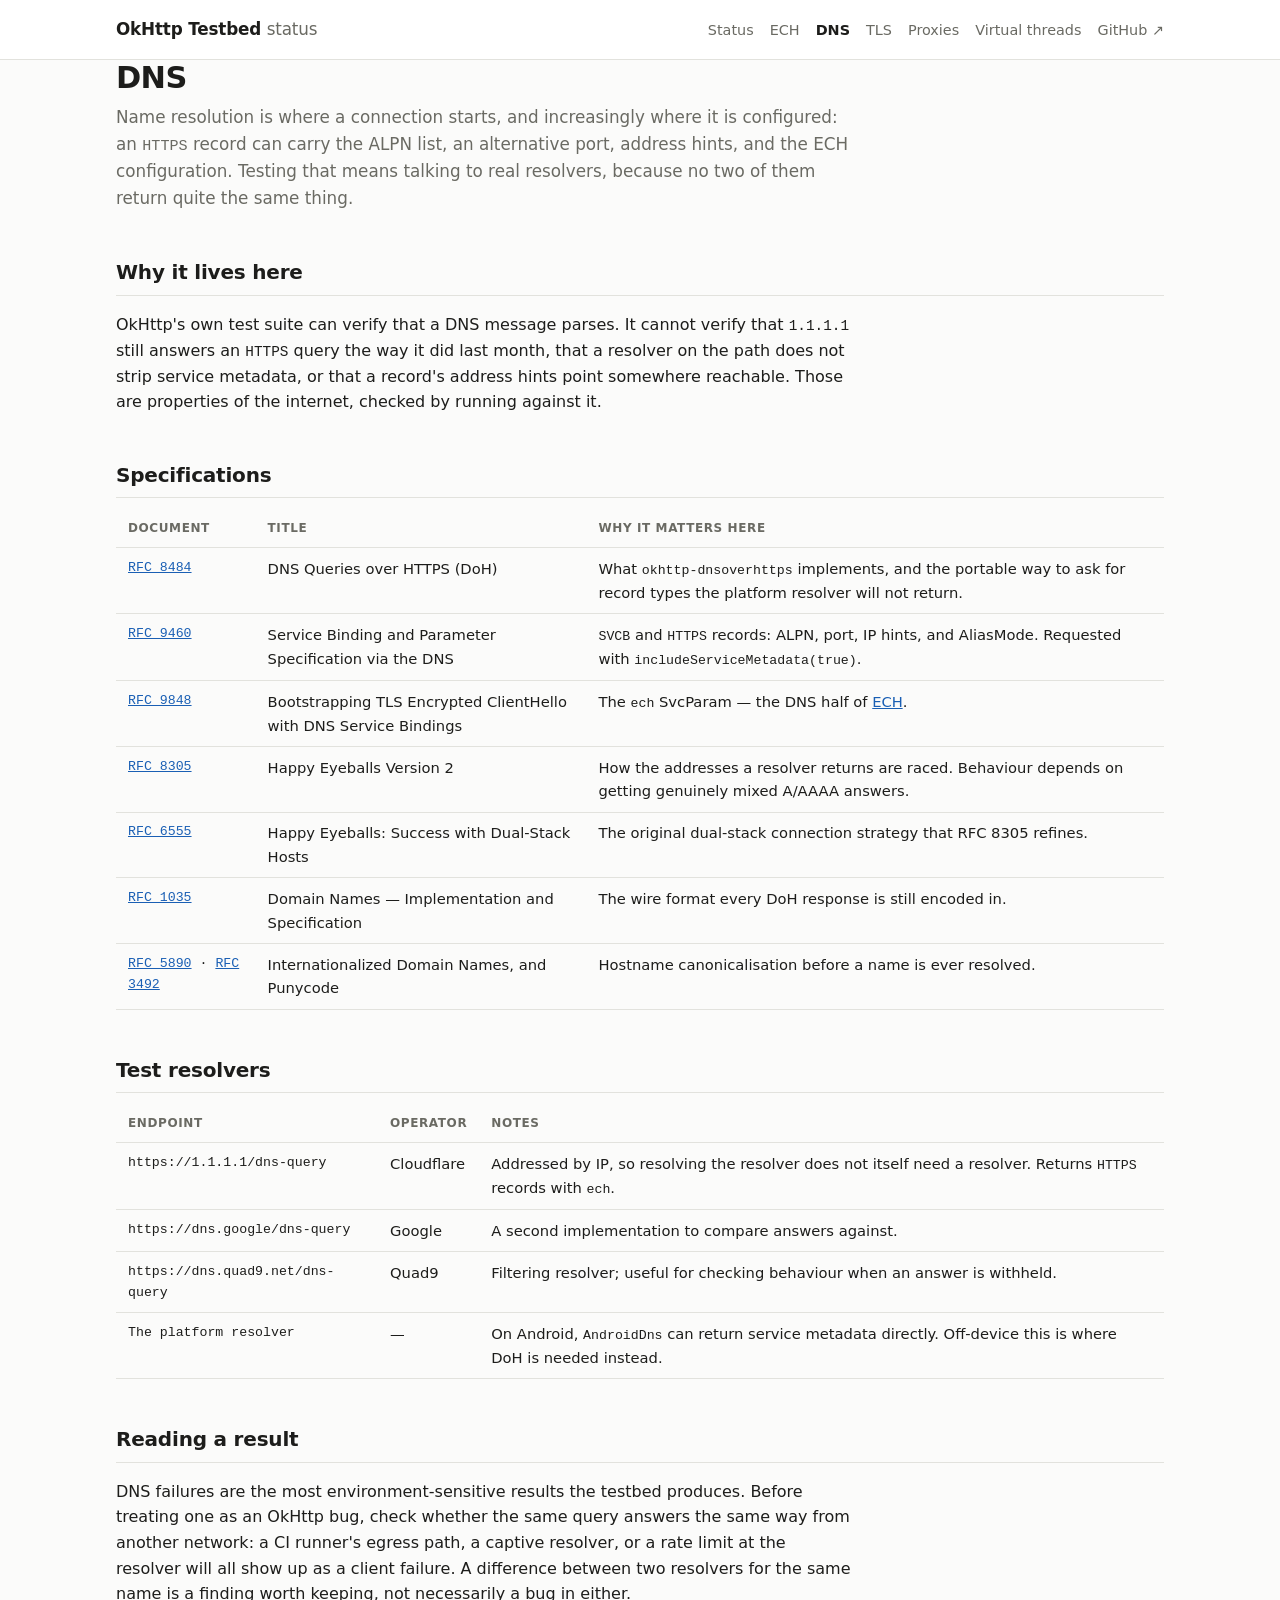
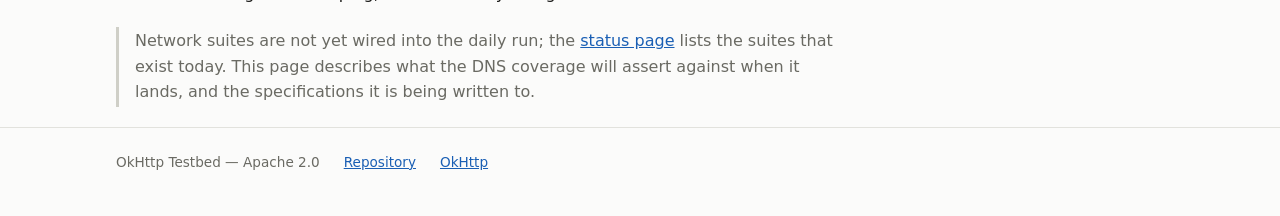
==== site/topics/dns.html @ 7a582689 "Publish a status site to GitHub Pages The daily run already produced everything a status page needs " ====
<!doctype html>
<html lang="en">
<head>
<meta charset="utf-8">
<meta name="viewport" content="width=device-width, initial-scale=1">
<title>DNS — OkHttp Testbed</title>
<meta name="description" content="DNS coverage in the OkHttp testbed: DNS over HTTPS, SVCB and HTTPS records, Happy Eyeballs, and the public resolvers involved.">
<link rel="icon" href="../assets/favicon.svg" type="image/svg+xml">
<link rel="stylesheet" href="../assets/style.css">
</head>
<body>

<header class="site-header">
  <div class="wrap">
    <a class="site-title" href="../">OkHttp Testbed <span>status</span></a>
    <nav class="site-nav">
      <a href="../">Status</a>
      <a href="ech.html">ECH</a>
      <a href="dns.html" aria-current="page">DNS</a>
      <a href="tls.html">TLS</a>
      <a href="proxies.html">Proxies</a>
      <a href="loom.html">Virtual threads</a>
      <a href="https://github.com/yschimke/okhttp-testbed">GitHub ↗</a>
    </nav>
  </div>
</header>

<main class="wrap">

  <h1>DNS</h1>
  <p class="lede">
    Name resolution is where a connection starts, and increasingly where it is configured:
    an <code>HTTPS</code> record can carry the ALPN list, an alternative port, address hints, and
    the ECH configuration. Testing that means talking to real resolvers, because no two of them
    return quite the same thing.
  </p>

  <h2>Why it lives here</h2>
  <p>
    OkHttp's own test suite can verify that a DNS message parses. It cannot verify that
    <code>1.1.1.1</code> still answers an <code>HTTPS</code> query the way it did last month, that a
    resolver on the path does not strip service metadata, or that a record's address hints point
    somewhere reachable. Those are properties of the internet, checked by running against it.
  </p>

  <h2>Specifications</h2>
  <div class="table-scroll">
    <table>
      <thead>
        <tr><th>Document</th><th>Title</th><th>Why it matters here</th></tr>
      </thead>
      <tbody>
        <tr>
          <td class="mono"><a href="https://www.rfc-editor.org/rfc/rfc8484.html">RFC 8484</a></td>
          <td>DNS Queries over HTTPS (DoH)</td>
          <td>What <code>okhttp-dnsoverhttps</code> implements, and the portable way to ask for record types the platform resolver will not return.</td>
        </tr>
        <tr>
          <td class="mono"><a href="https://www.rfc-editor.org/rfc/rfc9460.html">RFC 9460</a></td>
          <td>Service Binding and Parameter Specification via the DNS</td>
          <td><code>SVCB</code> and <code>HTTPS</code> records: ALPN, port, IP hints, and AliasMode. Requested with <code>includeServiceMetadata(true)</code>.</td>
        </tr>
        <tr>
          <td class="mono"><a href="https://www.rfc-editor.org/rfc/rfc9848.html">RFC 9848</a></td>
          <td>Bootstrapping TLS Encrypted ClientHello with DNS Service Bindings</td>
          <td>The <code>ech</code> SvcParam — the DNS half of <a href="ech.html">ECH</a>.</td>
        </tr>
        <tr>
          <td class="mono"><a href="https://www.rfc-editor.org/rfc/rfc8305.html">RFC 8305</a></td>
          <td>Happy Eyeballs Version 2</td>
          <td>How the addresses a resolver returns are raced. Behaviour depends on getting genuinely mixed A/AAAA answers.</td>
        </tr>
        <tr>
          <td class="mono"><a href="https://www.rfc-editor.org/rfc/rfc6555.html">RFC 6555</a></td>
          <td>Happy Eyeballs: Success with Dual-Stack Hosts</td>
          <td>The original dual-stack connection strategy that RFC 8305 refines.</td>
        </tr>
        <tr>
          <td class="mono"><a href="https://www.rfc-editor.org/rfc/rfc1035.html">RFC 1035</a></td>
          <td>Domain Names — Implementation and Specification</td>
          <td>The wire format every DoH response is still encoded in.</td>
        </tr>
        <tr>
          <td class="mono"><a href="https://www.rfc-editor.org/rfc/rfc5890.html">RFC 5890</a> ·
              <a href="https://www.rfc-editor.org/rfc/rfc3492.html">RFC 3492</a></td>
          <td>Internationalized Domain Names, and Punycode</td>
          <td>Hostname canonicalisation before a name is ever resolved.</td>
        </tr>
      </tbody>
    </table>
  </div>

  <h2>Test resolvers</h2>
  <div class="table-scroll">
    <table>
      <thead>
        <tr><th>Endpoint</th><th>Operator</th><th>Notes</th></tr>
      </thead>
      <tbody>
        <tr>
          <td class="mono">https://1.1.1.1/dns-query</td>
          <td>Cloudflare</td>
          <td>Addressed by IP, so resolving the resolver does not itself need a resolver. Returns <code>HTTPS</code> records with <code>ech</code>.</td>
        </tr>
        <tr>
          <td class="mono">https://dns.google/dns-query</td>
          <td>Google</td>
          <td>A second implementation to compare answers against.</td>
        </tr>
        <tr>
          <td class="mono">https://dns.quad9.net/dns-query</td>
          <td>Quad9</td>
          <td>Filtering resolver; useful for checking behaviour when an answer is withheld.</td>
        </tr>
        <tr>
          <td class="mono">The platform resolver</td>
          <td>—</td>
          <td>On Android, <code>AndroidDns</code> can return service metadata directly. Off-device this is where DoH is needed instead.</td>
        </tr>
      </tbody>
    </table>
  </div>

  <h2>Reading a result</h2>
  <p>
    DNS failures are the most environment-sensitive results the testbed produces. Before treating
    one as an OkHttp bug, check whether the same query answers the same way from another network:
    a CI runner's egress path, a captive resolver, or a rate limit at the resolver will all show up
    as a client failure. A difference between two resolvers for the same name is a finding worth
    keeping, not necessarily a bug in either.
  </p>

  <p class="note">
    Network suites are not yet wired into the daily run; the <a href="../">status page</a> lists
    the suites that exist today. This page describes what the DNS coverage will assert against when
    it lands, and the specifications it is being written to.
  </p>

</main>

<footer class="site-footer">
  <div class="wrap">
    <span>OkHttp Testbed — Apache 2.0</span>
    <a href="https://github.com/yschimke/okhttp-testbed">Repository</a>
    <a href="https://github.com/square/okhttp">OkHttp</a>
  </div>
</footer>

</body>
</html>
---- site/assets/style.css ----
/* OkHttp Testbed status site. Hand-written CSS, no build step: the site is deployed
   exactly as it sits in the repository, plus the generated files under data/. */

:root {
  color-scheme: light dark;

  --bg: #fbfbfa;
  --bg-raised: #ffffff;
  --bg-sunken: #f2f2ef;
  --border: #e2e2dd;
  --border-strong: #cfcfc7;
  --text: #1d1d1b;
  --text-muted: #6a6a63;
  --link: #1a5fb4;

  --pass: #2c7a4b;
  --pass-bg: #e6f4ea;
  --fail: #b3261e;
  --fail-bg: #fbe9e7;
  --finding: #9a6700;
  --finding-bg: #fdf3d7;
  --skip: #6a6a63;
  --skip-bg: #ececeA;

  --mono: ui-monospace, SFMono-Regular, "SF Mono", Menlo, Consolas, monospace;
  --radius: 10px;
  --measure: 68rem;
}

@media (prefers-color-scheme: dark) {
  :root {
    --bg: #17171a;
    --bg-raised: #1f1f23;
    --bg-sunken: #131316;
    --border: #2e2e34;
    --border-strong: #43434c;
    --text: #e8e8e6;
    --text-muted: #9c9ca4;
    --link: #7cb0f0;

    --pass: #74d99f;
    --pass-bg: #14301f;
    --fail: #f4a29c;
    --fail-bg: #3a1714;
    --finding: #e7c063;
    --finding-bg: #33280c;
    --skip: #9c9ca4;
    --skip-bg: #232329;
  }
}

* { box-sizing: border-box; }

body {
  margin: 0;
  background: var(--bg);
  color: var(--text);
  font: 16px/1.6 system-ui, -apple-system, "Segoe UI", Roboto, sans-serif;
  -webkit-text-size-adjust: 100%;
}

a { color: var(--link); }
a:hover { text-decoration-thickness: 2px; }

code, .mono { font-family: var(--mono); font-size: 0.9em; }

.wrap {
  max-width: var(--measure);
  margin: 0 auto;
  padding: 0 1.25rem;
}

/* ---- header and navigation ---- */

.site-header {
  border-bottom: 1px solid var(--border);
  background: var(--bg-raised);
}

.site-header .wrap {
  display: flex;
  flex-wrap: wrap;
  align-items: baseline;
  gap: 0.5rem 1.5rem;
  padding-top: 1rem;
  padding-bottom: 1rem;
}

.site-title {
  font-size: 1.05rem;
  font-weight: 650;
  letter-spacing: -0.01em;
  text-decoration: none;
  color: var(--text);
  white-space: nowrap;
}

.site-title span { color: var(--text-muted); font-weight: 400; }

.site-nav {
  display: flex;
  flex-wrap: wrap;
  gap: 0.25rem 1rem;
  margin-left: auto;
  font-size: 0.9rem;
}

.site-nav a { color: var(--text-muted); text-decoration: none; }
.site-nav a:hover { color: var(--text); text-decoration: underline; }
.site-nav a[aria-current="page"] { color: var(--text); font-weight: 600; }

/* ---- page structure ---- */

main { padding: 2.5rem 0 4rem; }

h1 {
  font-size: 1.9rem;
  line-height: 1.2;
  letter-spacing: -0.02em;
  margin: 0 0 0.5rem;
}

h2 {
  font-size: 1.25rem;
  letter-spacing: -0.01em;
  margin: 2.75rem 0 0.75rem;
  padding-bottom: 0.4rem;
  border-bottom: 1px solid var(--border);
}

h3 { font-size: 1rem; margin: 1.75rem 0 0.5rem; }

.lede {
  font-size: 1.05rem;
  color: var(--text-muted);
  max-width: 46rem;
  margin: 0 0 2rem;
}

p, ul, ol { max-width: 46rem; }

/* ---- status pills ---- */

.pill {
  display: inline-flex;
  align-items: center;
  gap: 0.4rem;
  padding: 0.1rem 0.55rem;
  border-radius: 999px;
  font-size: 0.78rem;
  font-weight: 600;
  letter-spacing: 0.01em;
  white-space: nowrap;
}

.pill::before {
  content: "";
  width: 0.5rem;
  height: 0.5rem;
  border-radius: 50%;
  background: currentColor;
}

.pill.passed  { color: var(--pass);    background: var(--pass-bg); }
.pill.failed  { color: var(--fail);    background: var(--fail-bg); }
.pill.finding { color: var(--finding); background: var(--finding-bg); }
.pill.skipped,
.pill.unknown { color: var(--skip);    background: var(--skip-bg); }

/* ---- run summary ---- */

.run-summary {
  display: flex;
  flex-wrap: wrap;
  align-items: center;
  gap: 0.5rem 1.25rem;
  padding: 0.85rem 1.1rem;
  margin-bottom: 2rem;
  border: 1px solid var(--border);
  border-radius: var(--radius);
  background: var(--bg-raised);
  font-size: 0.9rem;
  color: var(--text-muted);
}

.run-summary strong { color: var(--text); font-weight: 600; }

/* ---- version cards ---- */

.cards {
  display: grid;
  grid-template-columns: repeat(auto-fit, minmax(20rem, 1fr));
  gap: 1rem;
}

.card {
  border: 1px solid var(--border);
  border-radius: var(--radius);
  background: var(--bg-raised);
  padding: 1.1rem 1.25rem 1.25rem;
}

.card-head {
  display: flex;
  align-items: center;
  justify-content: space-between;
  gap: 1rem;
  margin-bottom: 0.15rem;
}

.card-head h3 { margin: 0; font-size: 1.05rem; font-family: var(--mono); }

.card-label { font-size: 0.82rem; color: var(--text-muted); }

.counts {
  display: flex;
  gap: 1.25rem;
  margin: 0.9rem 0 0;
  padding: 0;
  list-style: none;
}

.counts div { font-size: 1.5rem; font-weight: 620; line-height: 1.1; }
.counts dt, .counts .count-label {
  font-size: 0.72rem;
  text-transform: uppercase;
  letter-spacing: 0.06em;
  color: var(--text-muted);
}

.counts .n-passed { color: var(--pass); }
.counts .n-failed { color: var(--fail); }
.counts .n-skipped { color: var(--text-muted); }

/* ---- tables ---- */

.table-scroll { overflow-x: auto; }

table {
  width: 100%;
  border-collapse: collapse;
  font-size: 0.92rem;
}

th, td {
  text-align: left;
  padding: 0.55rem 0.75rem;
  border-bottom: 1px solid var(--border);
  vertical-align: top;
}

th {
  font-size: 0.75rem;
  text-transform: uppercase;
  letter-spacing: 0.05em;
  color: var(--text-muted);
  font-weight: 600;
  white-space: nowrap;
}

tbody tr:hover { background: var(--bg-sunken); }

td.suite { font-family: var(--mono); white-space: nowrap; }

/* ---- failing test detail ---- */

details.finding-detail {
  border: 1px solid var(--border);
  border-left: 3px solid var(--fail);
  border-radius: var(--radius);
  background: var(--bg-raised);
  padding: 0.6rem 0.9rem;
  margin: 0.6rem 0;
}

details.finding-detail[data-kind="finding"] { border-left-color: var(--finding); }

details.finding-detail summary {
  cursor: pointer;
  font-family: var(--mono);
  font-size: 0.88rem;
}

details.finding-detail pre {
  margin: 0.6rem 0 0.2rem;
  padding: 0.7rem 0.85rem;
  overflow-x: auto;
  background: var(--bg-sunken);
  border-radius: 6px;
  font-size: 0.8rem;
  line-height: 1.5;
}

/* ---- history strip ---- */

.history-row {
  display: flex;
  align-items: center;
  gap: 0.75rem;
  margin: 0.6rem 0;
  flex-wrap: wrap;
}

.history-row .history-label {
  font-family: var(--mono);
  font-size: 0.82rem;
  min-width: 9rem;
  color: var(--text-muted);
}

.history-strip { display: flex; gap: 2px; flex-wrap: wrap; }

.history-strip a {
  width: 12px;
  height: 26px;
  border-radius: 2px;
  background: var(--skip-bg);
  display: block;
}

.history-strip a.passed  { background: var(--pass); }
.history-strip a.failed  { background: var(--fail); }
.history-strip a.finding { background: var(--finding); }

/* ---- topic pages ---- */

.topic-grid {
  display: grid;
  grid-template-columns: repeat(auto-fit, minmax(17rem, 1fr));
  gap: 1rem;
  margin-top: 1rem;
}

.topic-card {
  display: block;
  border: 1px solid var(--border);
  border-radius: var(--radius);
  background: var(--bg-raised);
  padding: 1rem 1.15rem;
  text-decoration: none;
  color: inherit;
}

.topic-card:hover { border-color: var(--border-strong); background: var(--bg-sunken); }
.topic-card h3 { margin: 0 0 0.3rem; }
.topic-card p { margin: 0; font-size: 0.88rem; color: var(--text-muted); }

.note {
  border-left: 3px solid var(--border-strong);
  padding: 0.1rem 0 0.1rem 1rem;
  margin: 1.25rem 0;
  color: var(--text-muted);
  max-width: 46rem;
}

.site-footer {
  border-top: 1px solid var(--border);
  padding: 1.5rem 0 3rem;
  font-size: 0.85rem;
  color: var(--text-muted);
}

.site-footer .wrap { display: flex; flex-wrap: wrap; gap: 0.5rem 1.5rem; }
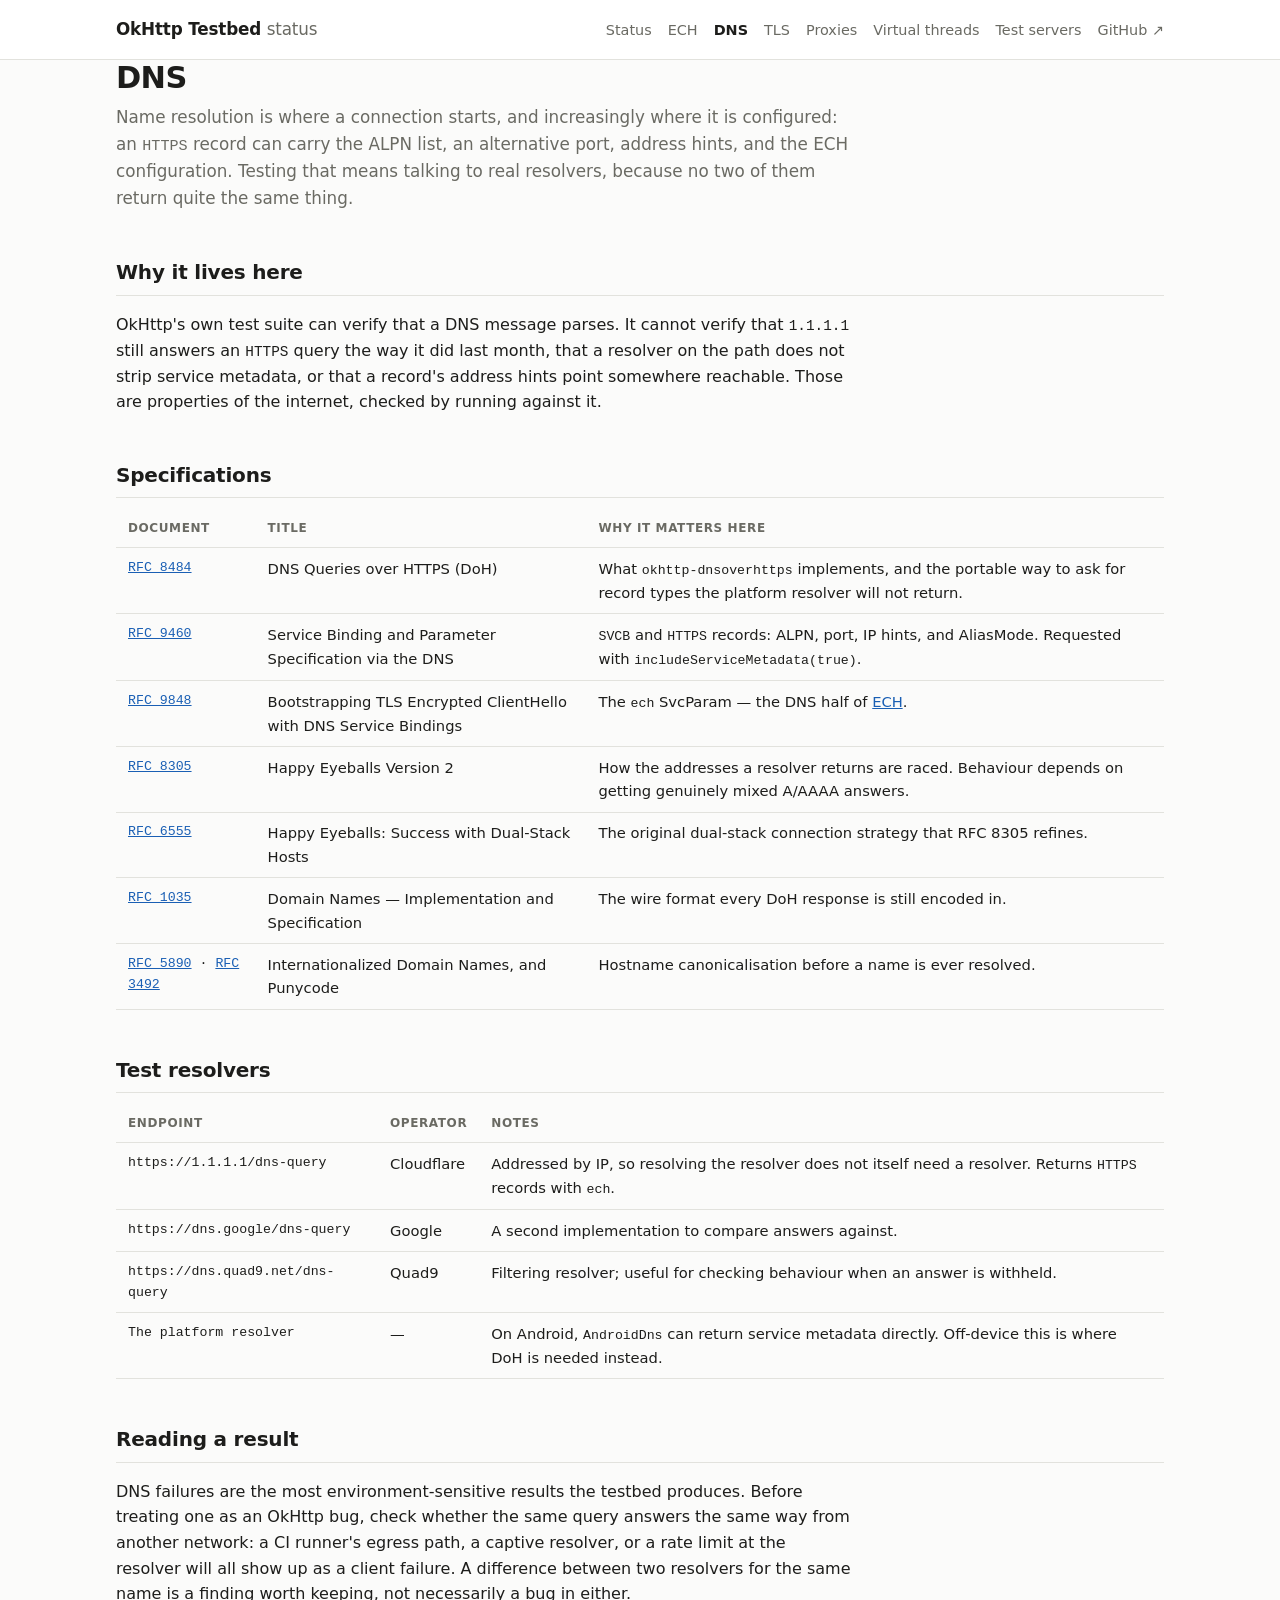
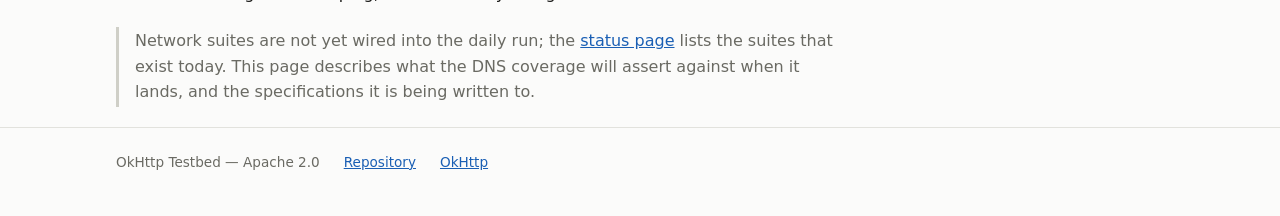
==== commit fb2d899c: "Survey the public HTTP, TLS and DNS test servers, and plan the network suites The README has said si" ====
--- a/site/topics/dns.html
+++ b/site/topics/dns.html
@@ -20,6 +20,7 @@
       <a href="tls.html">TLS</a>
       <a href="proxies.html">Proxies</a>
       <a href="loom.html">Virtual threads</a>
+      <a href="test-servers.html">Test servers</a>
       <a href="https://github.com/yschimke/okhttp-testbed">GitHub ↗</a>
     </nav>
   </div>
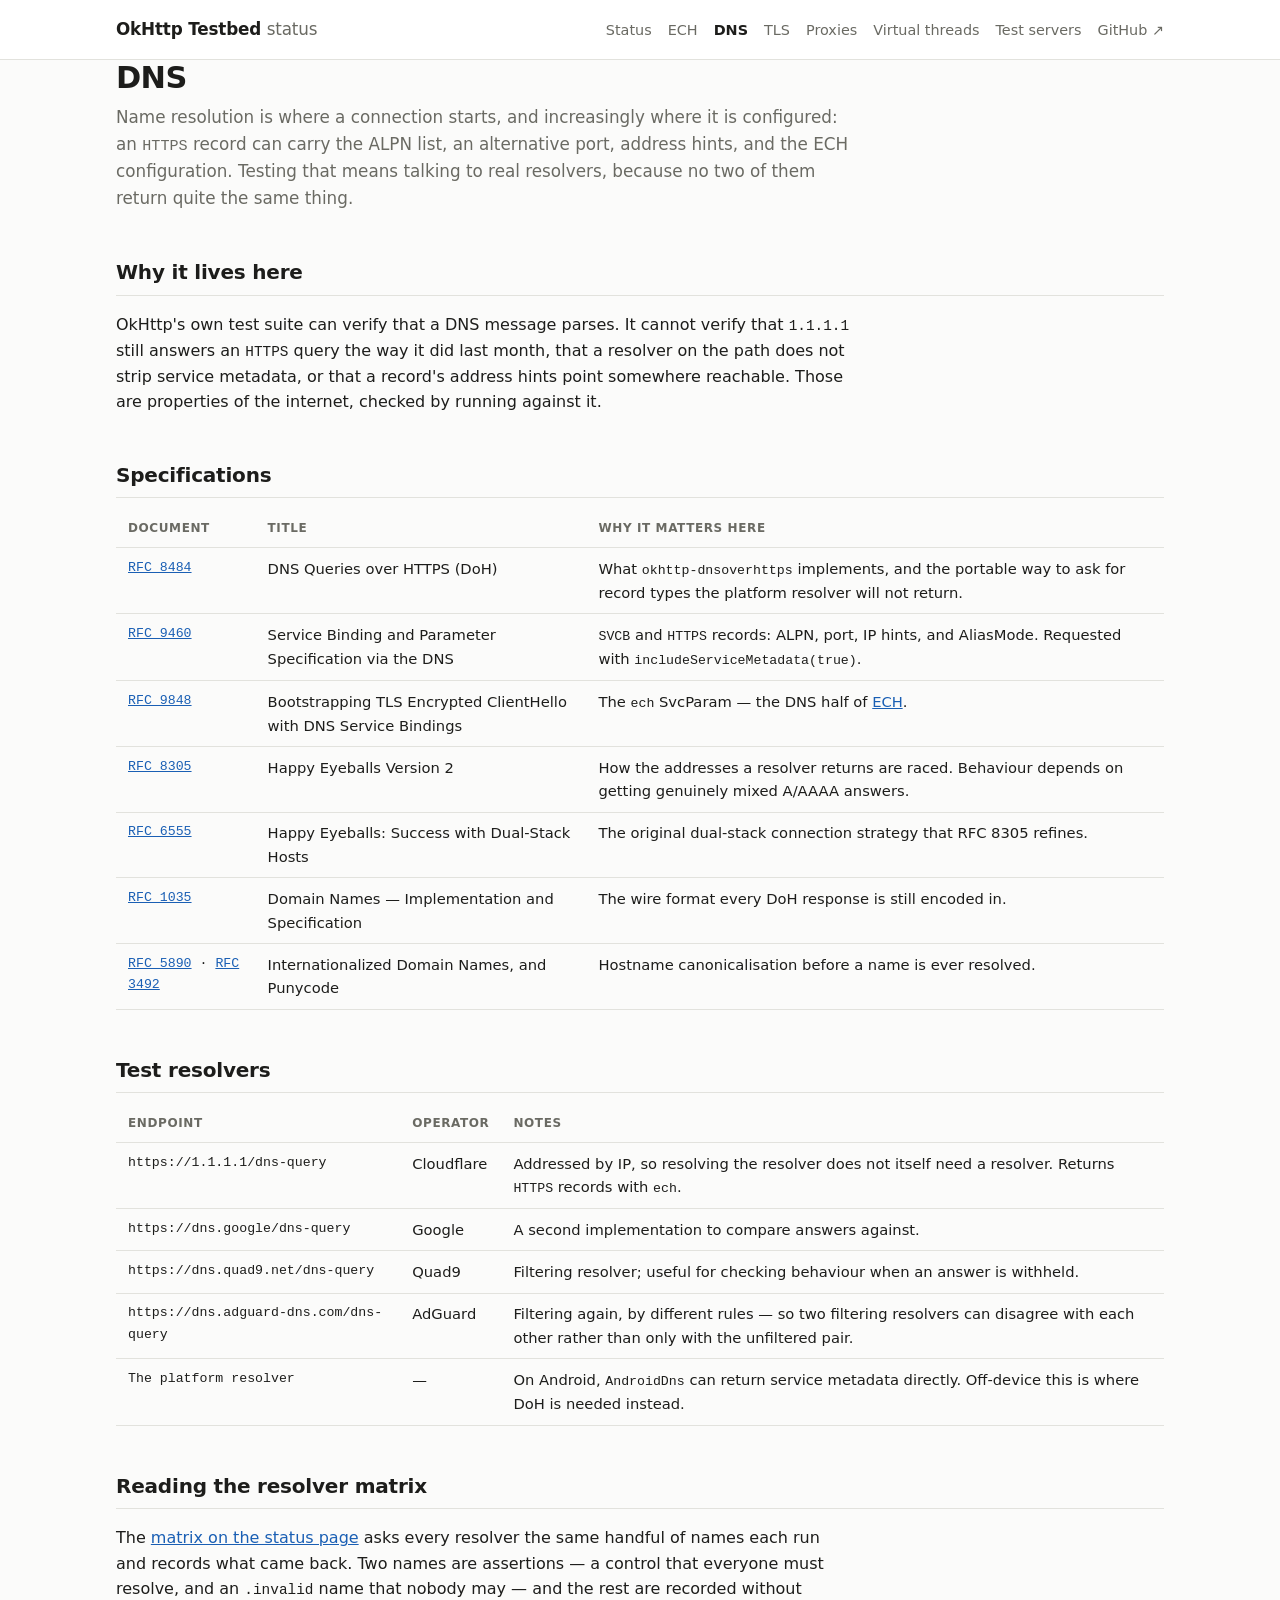
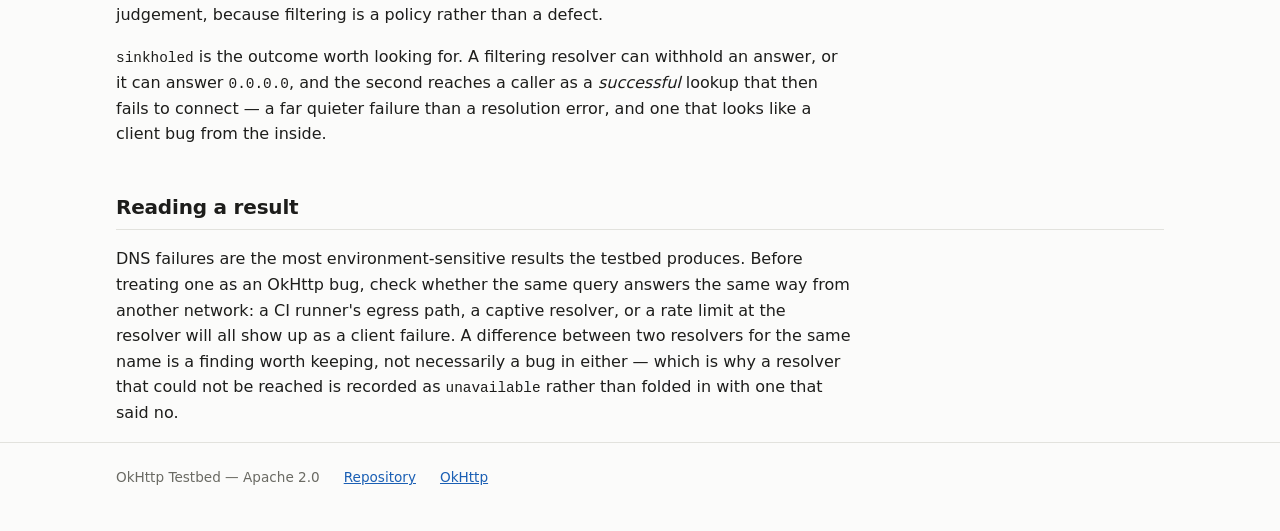
==== commit e3833b5d: "Ask four DoH resolvers the same questions, and publish where they differ `okhttp-dnsoverhttps` is te" ====
--- a/site/topics/dns.html
+++ b/site/topics/dns.html
@@ -114,6 +114,11 @@
           <td>Filtering resolver; useful for checking behaviour when an answer is withheld.</td>
         </tr>
         <tr>
+          <td class="mono">https://dns.adguard-dns.com/dns-query</td>
+          <td>AdGuard</td>
+          <td>Filtering again, by different rules — so two filtering resolvers can disagree with each other rather than only with the unfiltered pair.</td>
+        </tr>
+        <tr>
           <td class="mono">The platform resolver</td>
           <td>—</td>
           <td>On Android, <code>AndroidDns</code> can return service metadata directly. Off-device this is where DoH is needed instead.</td>
@@ -122,19 +127,28 @@
     </table>
   </div>
 
+  <h2>Reading the resolver matrix</h2>
+  <p>
+    The <a href="../#doh-matrix">matrix on the status page</a> asks every resolver the same handful
+    of names each run and records what came back. Two names are assertions — a control that
+    everyone must resolve, and an <code>.invalid</code> name that nobody may — and the rest are
+    recorded without judgement, because filtering is a policy rather than a defect.
+  </p>
+  <p>
+    <code>sinkholed</code> is the outcome worth looking for. A filtering resolver can withhold an
+    answer, or it can answer <code>0.0.0.0</code>, and the second reaches a caller as a
+    <em>successful</em> lookup that then fails to connect — a far quieter failure than a resolution
+    error, and one that looks like a client bug from the inside.
+  </p>
+
   <h2>Reading a result</h2>
   <p>
     DNS failures are the most environment-sensitive results the testbed produces. Before treating
     one as an OkHttp bug, check whether the same query answers the same way from another network:
     a CI runner's egress path, a captive resolver, or a rate limit at the resolver will all show up
     as a client failure. A difference between two resolvers for the same name is a finding worth
-    keeping, not necessarily a bug in either.
-  </p>
-
-  <p class="note">
-    Network suites are not yet wired into the daily run; the <a href="../">status page</a> lists
-    the suites that exist today. This page describes what the DNS coverage will assert against when
-    it lands, and the specifications it is being written to.
+    keeping, not necessarily a bug in either — which is why a resolver that could not be reached is
+    recorded as <code>unavailable</code> rather than folded in with one that said no.
   </p>
 
 </main>
--- a/site/assets/style.css
+++ b/site/assets/style.css
@@ -164,6 +164,8 @@
 .pill.passed  { color: var(--pass);    background: var(--pass-bg); }
 .pill.failed  { color: var(--fail);    background: var(--fail-bg); }
 .pill.finding { color: var(--finding); background: var(--finding-bg); }
+/* A failure the repository predicted: amber like a finding, because it is one. */
+.pill.expected { color: var(--finding); background: var(--finding-bg); }
 .pill.skipped,
 .pill.unknown { color: var(--skip);    background: var(--skip-bg); }
 
@@ -230,6 +232,7 @@
 
 .counts .n-passed { color: var(--pass); }
 .counts .n-failed { color: var(--fail); }
+.counts .n-expected { color: var(--finding); }
 .counts .n-skipped { color: var(--text-muted); }
 
 /* ---- tables ---- */
@@ -274,6 +277,7 @@
 }
 
 details.finding-detail[data-kind="finding"] { border-left-color: var(--finding); }
+details.finding-detail[data-kind="skipped"] { border-left-color: var(--skip); }
 
 details.finding-detail summary {
   cursor: pointer;
@@ -284,12 +288,68 @@
 details.finding-detail pre {
   margin: 0.6rem 0 0.2rem;
   padding: 0.7rem 0.85rem;
-  overflow-x: auto;
+  /* Open by default, so a long trace has to be bounded: three findings each running to
+     twenty frames would push everything below them off the page. */
+  max-height: 18rem;
+  overflow: auto;
   background: var(--bg-sunken);
   border-radius: 6px;
   font-size: 0.8rem;
   line-height: 1.5;
 }
+
+/* ---- open work ---- */
+
+.issue-groups {
+  display: grid;
+  grid-template-columns: repeat(auto-fit, minmax(17rem, 1fr));
+  gap: 0.5rem 2rem;
+}
+
+.issue-group h3 {
+  margin: 1rem 0 0.35rem;
+  font-size: 0.8rem;
+  text-transform: uppercase;
+  letter-spacing: 0.05em;
+  color: var(--text-muted);
+  border-bottom: 1px solid var(--border);
+  padding-bottom: 0.3rem;
+}
+
+.issue-list {
+  list-style: none;
+  margin: 0;
+  padding: 0;
+  max-width: none;
+}
+
+.issue-list li {
+  padding: 0.28rem 0;
+  font-size: 0.92rem;
+}
+
+/* ---- supporting prose ----
+ *
+ * Collapsed by default and sitting under the results, because this page is something you come
+ * back to for the current state, not to read. The explanation should be reachable in one click
+ * from the thing it explains, and invisible until then.
+ */
+
+details.about {
+  border-bottom: 1px solid var(--border);
+  padding: 0.7rem 0;
+  max-width: 46rem;
+}
+
+details.about > summary {
+  cursor: pointer;
+  font-weight: 600;
+  font-size: 0.95rem;
+}
+
+details.about p { margin: 0.75rem 0 0; color: var(--text-muted); }
+
+details.about .pill { vertical-align: baseline; }
 
 /* ---- history strip ---- */
 
@@ -361,3 +421,9 @@
 }
 
 .site-footer .wrap { display: flex; flex-wrap: wrap; gap: 0.5rem 1.5rem; }
+
+/* The reason an expected failure is expected — the thing worth reading, above the trace. */
+.expected-reason {
+  margin: 0 0 .5rem;
+  color: var(--text-muted);
+}
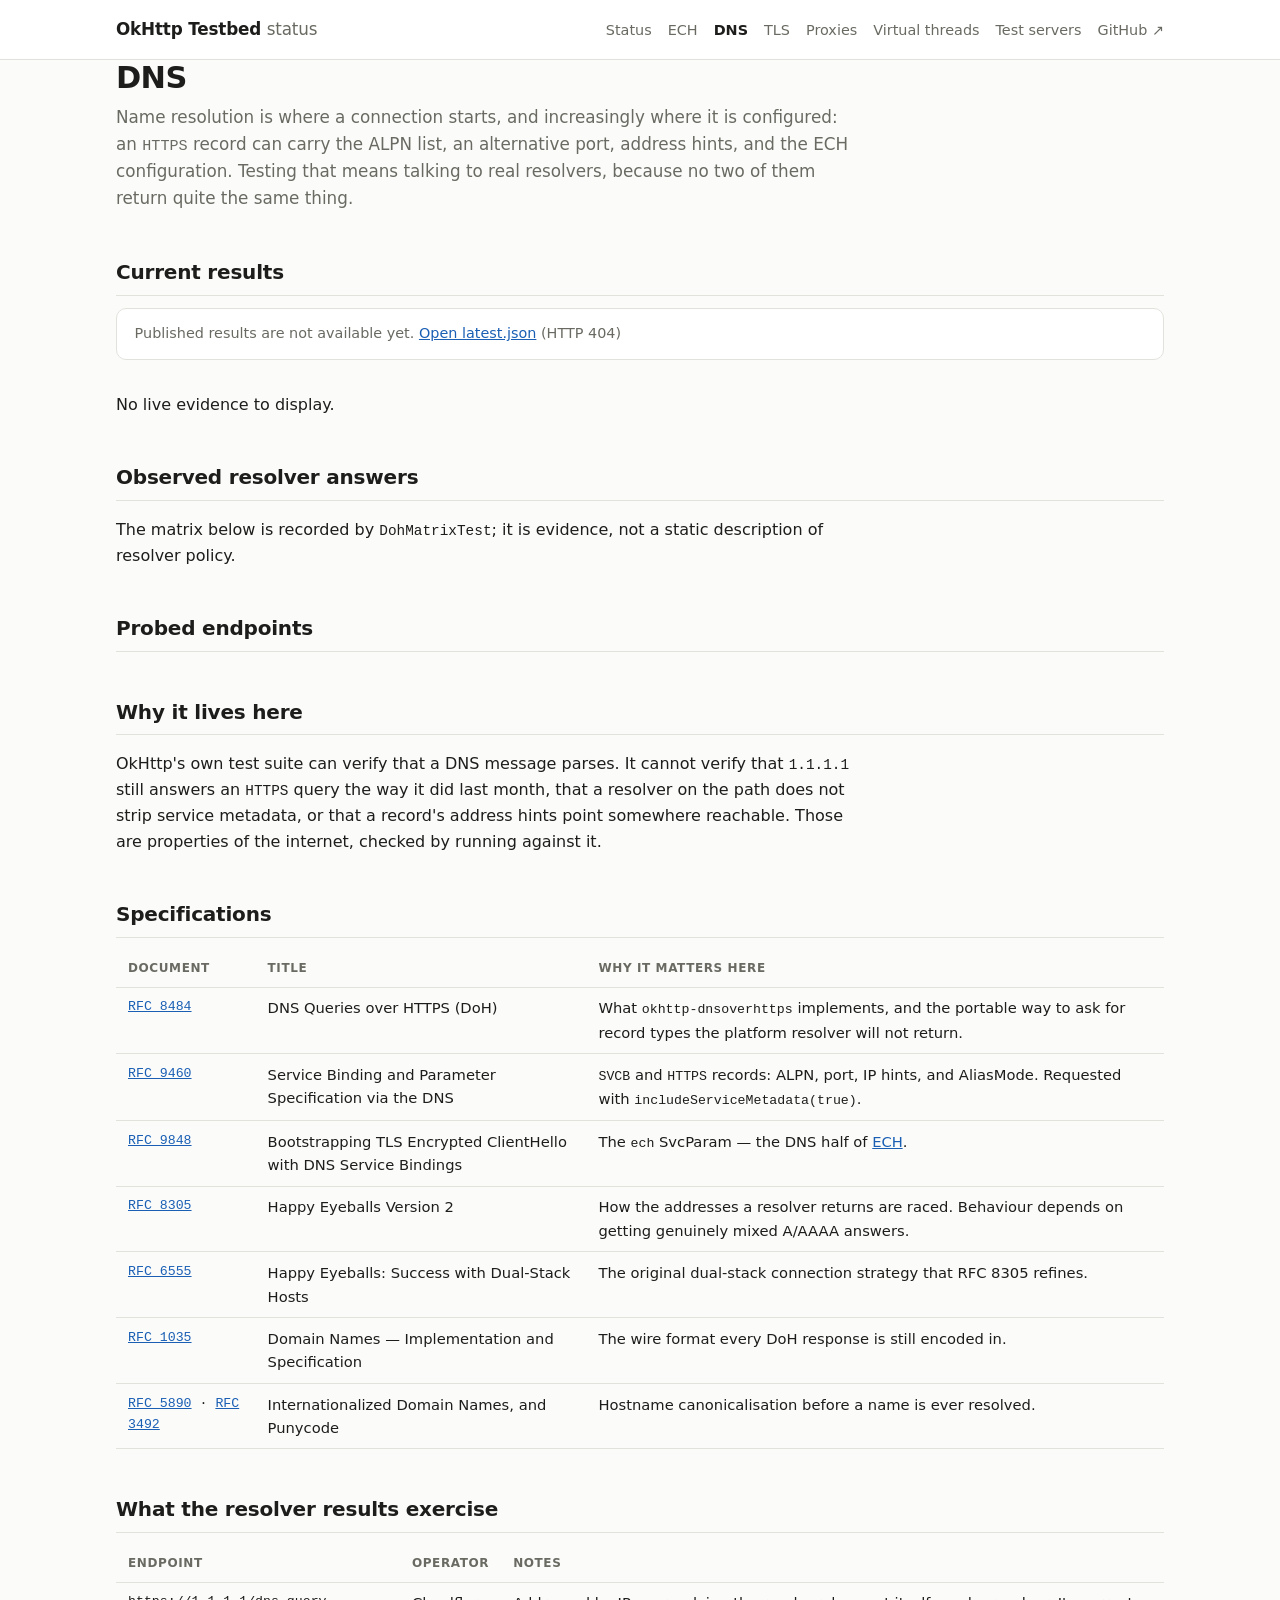
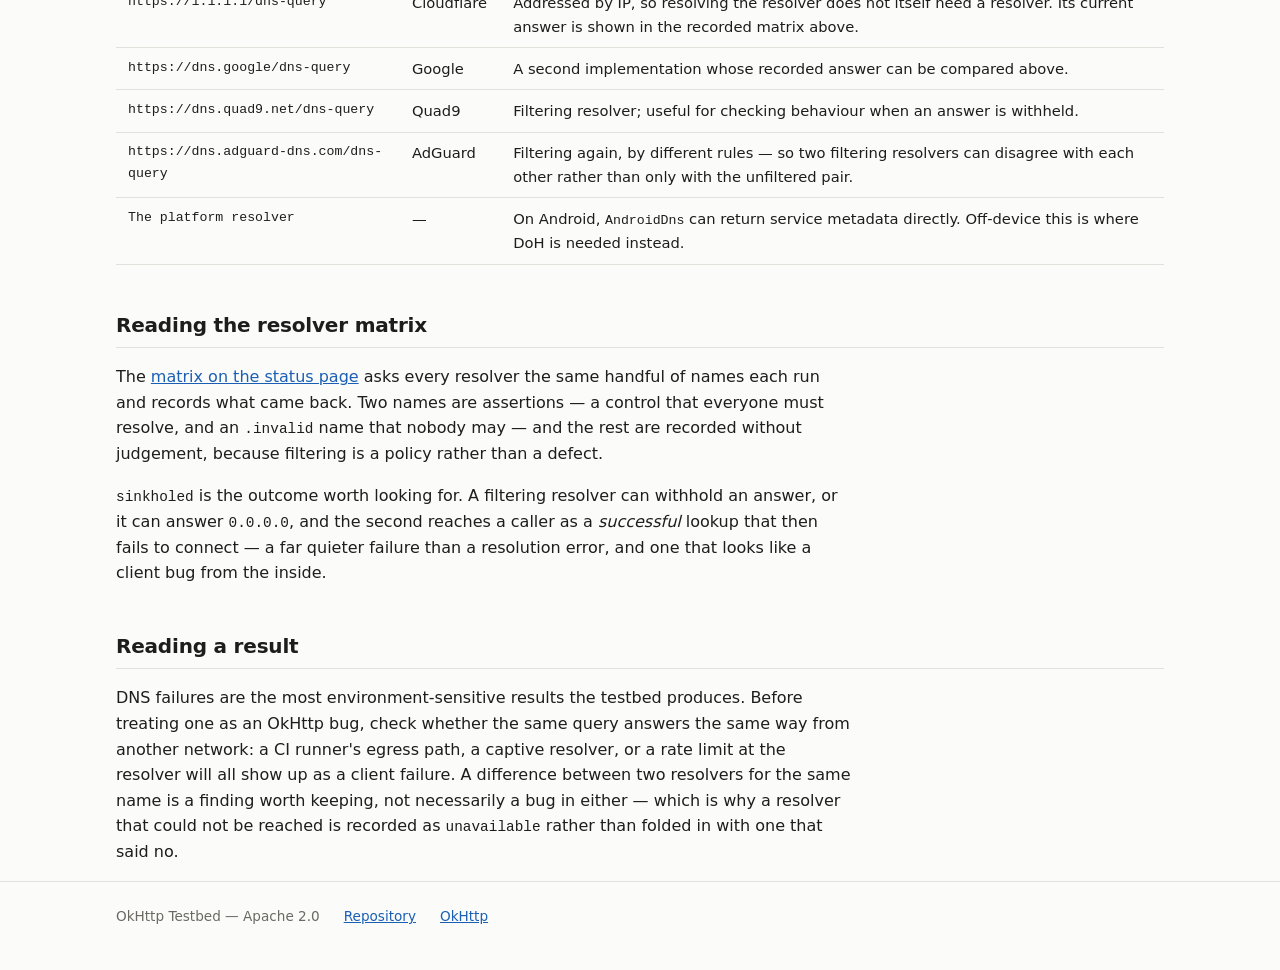
==== commit 59206441: "Back topic pages with live results" ====
--- a/site/topics/dns.html
+++ b/site/topics/dns.html
@@ -8,7 +8,7 @@
 <link rel="icon" href="../assets/favicon.svg" type="image/svg+xml">
 <link rel="stylesheet" href="../assets/style.css">
 </head>
-<body>
+<body data-topic="dns">
 
 <header class="site-header">
   <div class="wrap">
@@ -35,6 +35,19 @@
     the ECH configuration. Testing that means talking to real resolvers, because no two of them
     return quite the same thing.
   </p>
+
+  <section class="topic-evidence" aria-labelledby="current-results">
+    <h2 id="current-results">Current results</h2>
+    <div class="run-summary" id="topic-run-summary">Loading the latest DNS evidence…</div>
+    <div id="topic-results"></div>
+  </section>
+
+  <h2 id="observed-resolvers">Observed resolver answers</h2>
+  <p>The matrix below is recorded by <code>DohMatrixTest</code>; it is evidence, not a static description of resolver policy.</p>
+  <div id="topic-observations"></div>
+
+  <h2 id="probed-endpoints">Probed endpoints</h2>
+  <div id="topic-endpoints"></div>
 
   <h2>Why it lives here</h2>
   <p>
@@ -91,7 +104,7 @@
     </table>
   </div>
 
-  <h2>Test resolvers</h2>
+  <h2>What the resolver results exercise</h2>
   <div class="table-scroll">
     <table>
       <thead>
@@ -101,12 +114,12 @@
         <tr>
           <td class="mono">https://1.1.1.1/dns-query</td>
           <td>Cloudflare</td>
-          <td>Addressed by IP, so resolving the resolver does not itself need a resolver. Returns <code>HTTPS</code> records with <code>ech</code>.</td>
+          <td>Addressed by IP, so resolving the resolver does not itself need a resolver. Its current answer is shown in the recorded matrix above.</td>
         </tr>
         <tr>
           <td class="mono">https://dns.google/dns-query</td>
           <td>Google</td>
-          <td>A second implementation to compare answers against.</td>
+          <td>A second implementation whose recorded answer can be compared above.</td>
         </tr>
         <tr>
           <td class="mono">https://dns.quad9.net/dns-query</td>
@@ -161,5 +174,6 @@
   </div>
 </footer>
 
+<script src="../assets/topic-results.js"></script>
 </body>
 </html>
--- a/site/assets/style.css
+++ b/site/assets/style.css
@@ -405,6 +405,46 @@
 .topic-card h3 { margin: 0 0 0.3rem; }
 .topic-card p { margin: 0; font-size: 0.88rem; color: var(--text-muted); }
 
+.topic-evidence { margin: 1.5rem 0 0; }
+
+.topic-result {
+  border: 1px solid var(--border);
+  border-radius: var(--radius);
+  background: var(--bg-raised);
+  margin: 0.6rem 0;
+  padding: 0.7rem 0.9rem;
+}
+
+.topic-result summary {
+  cursor: pointer;
+  display: flex;
+  flex-wrap: wrap;
+  align-items: center;
+  gap: 0.45rem 0.75rem;
+}
+
+.topic-result .suite-name { font-family: var(--mono); font-size: 0.88rem; font-weight: 600; }
+
+.result-meta {
+  display: flex;
+  flex-wrap: wrap;
+  gap: 0.4rem 1rem;
+  margin: 0.7rem 0;
+  color: var(--text-muted);
+  font-size: 0.82rem;
+}
+
+.case-list { list-style: none; margin: 0; padding: 0; max-width: none; }
+.case-list li { display: flex; align-items: baseline; flex-wrap: wrap; gap: 0.35rem 0.65rem; padding: 0.35rem 0; border-top: 1px solid var(--border); }
+.case-detail { flex-basis: 100%; color: var(--text-muted); font-size: 0.82rem; padding-left: 0.25rem; }
+
+.endpoint-row { display: flex; flex-wrap: wrap; align-items: center; gap: 0.4rem 0.75rem; padding: 0.45rem 0; border-bottom: 1px solid var(--border); }
+
+.observation-card { display: inline-block; vertical-align: top; min-width: 17rem; border: 1px solid var(--border); border-radius: var(--radius); background: var(--bg-raised); padding: 0.8rem 1rem; margin: 0 0.6rem 0.6rem 0; }
+.observation-card p { margin: 0.45rem 0 0; }
+
+.evidence-link { font-size: 0.78rem; font-weight: 600; text-transform: uppercase; letter-spacing: 0.04em; }
+
 .note {
   border-left: 3px solid var(--border-strong);
   padding: 0.1rem 0 0.1rem 1rem;
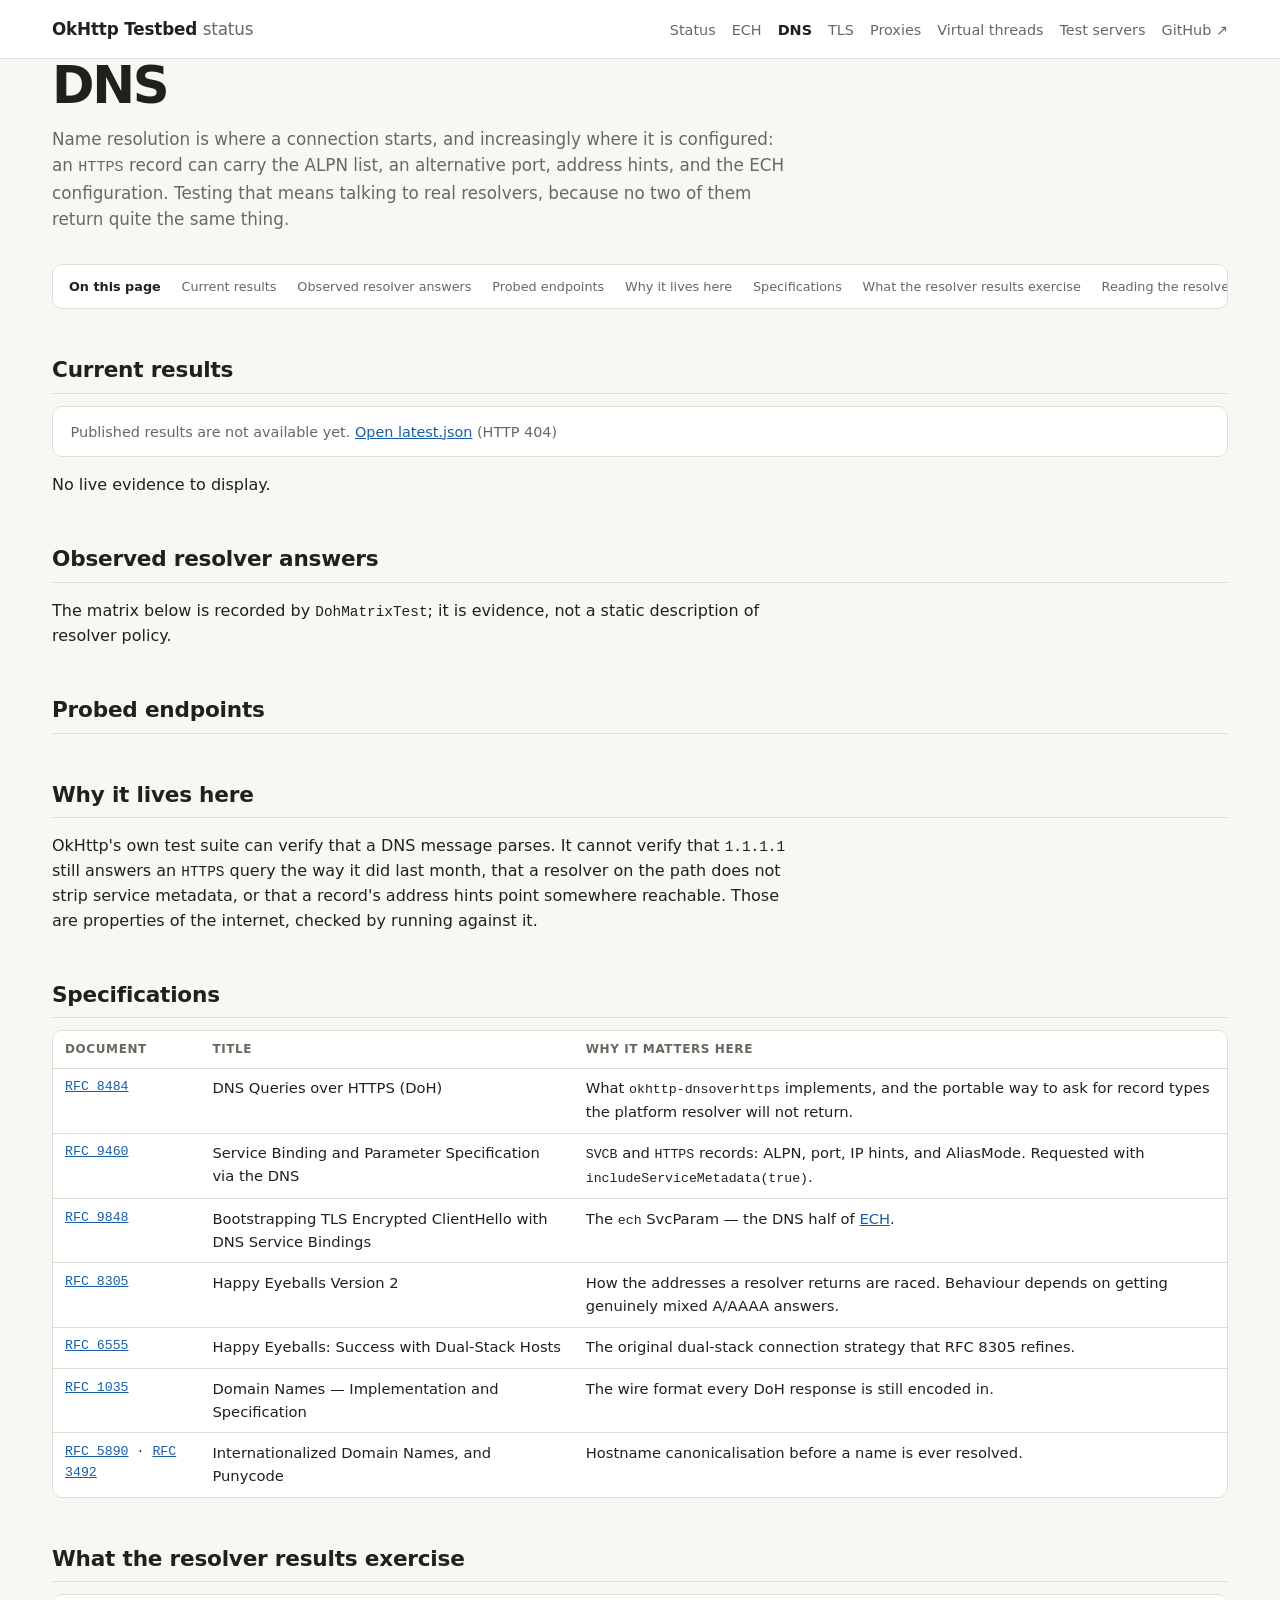
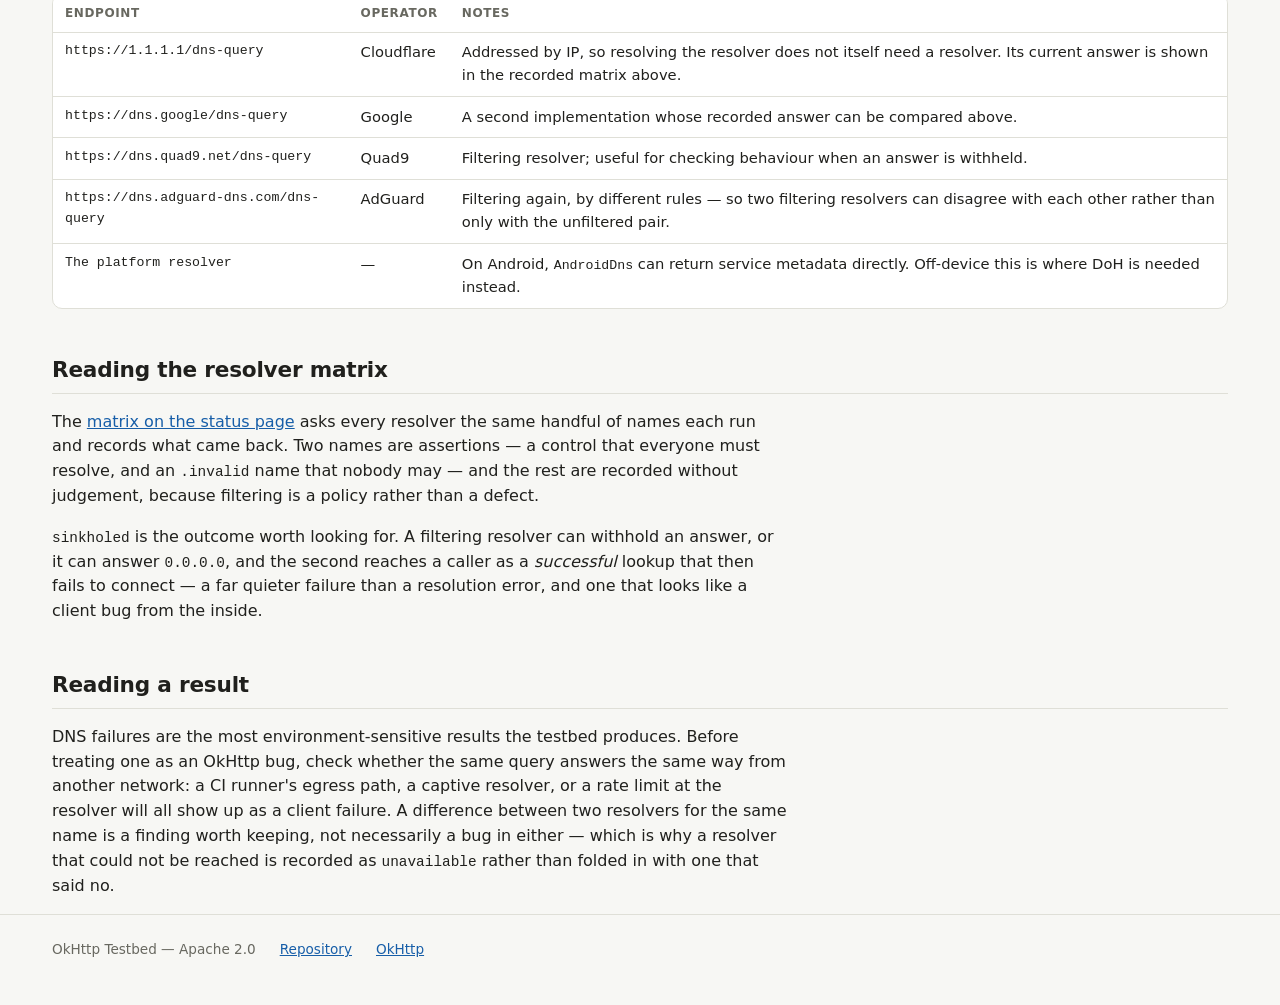
==== commit c79c231f: "feat(site): make testbed results easier to read" ====
--- a/site/topics/dns.html
+++ b/site/topics/dns.html
@@ -174,6 +174,7 @@
   </div>
 </footer>
 
+<script src="../assets/navigation.js"></script>
 <script src="../assets/topic-results.js"></script>
 </body>
 </html>
--- a/site/assets/style.css
+++ b/site/assets/style.css
@@ -4,14 +4,14 @@
 :root {
   color-scheme: light dark;
 
-  --bg: #fbfbfa;
+  --bg: #f7f7f4;
   --bg-raised: #ffffff;
-  --bg-sunken: #f2f2ef;
-  --border: #e2e2dd;
-  --border-strong: #cfcfc7;
-  --text: #1d1d1b;
-  --text-muted: #6a6a63;
-  --link: #1a5fb4;
+  --bg-sunken: #efefe9;
+  --border: #dfdfd7;
+  --border-strong: #c7c7bc;
+  --text: #20201d;
+  --text-muted: #686860;
+  --link: #175ea8;
 
   --pass: #2c7a4b;
   --pass-bg: #e6f4ea;
@@ -24,7 +24,7 @@
 
   --mono: ui-monospace, SFMono-Regular, "SF Mono", Menlo, Consolas, monospace;
   --radius: 10px;
-  --measure: 68rem;
+  --measure: 76rem;
 }
 
 @media (prefers-color-scheme: dark) {
@@ -55,7 +55,7 @@
   margin: 0;
   background: var(--bg);
   color: var(--text);
-  font: 16px/1.6 system-ui, -apple-system, "Segoe UI", Roboto, sans-serif;
+  font: 16px/1.55 system-ui, -apple-system, "Segoe UI", Roboto, sans-serif;
   -webkit-text-size-adjust: 100%;
 }
 
@@ -75,6 +75,9 @@
 .site-header {
   border-bottom: 1px solid var(--border);
   background: var(--bg-raised);
+  position: sticky;
+  top: 0;
+  z-index: 10;
 }
 
 .site-header .wrap {
@@ -111,17 +114,18 @@
 
 /* ---- page structure ---- */
 
-main { padding: 2.5rem 0 4rem; }
+main { padding: 3.25rem 0 4rem; }
 
 h1 {
-  font-size: 1.9rem;
-  line-height: 1.2;
-  letter-spacing: -0.02em;
-  margin: 0 0 0.5rem;
+  font-size: clamp(2rem, 4vw, 3.35rem);
+  line-height: 1.05;
+  letter-spacing: -0.045em;
+  margin: 0 0 0.85rem;
+  max-width: 50rem;
 }
 
 h2 {
-  font-size: 1.25rem;
+  font-size: 1.35rem;
   letter-spacing: -0.01em;
   margin: 2.75rem 0 0.75rem;
   padding-bottom: 0.4rem;
@@ -130,12 +134,56 @@
 
 h3 { font-size: 1rem; margin: 1.75rem 0 0.5rem; }
 
+h2[id], h3[id] { scroll-margin-top: 5rem; }
+
+.eyebrow,
+.story-kicker {
+  display: block;
+  margin: 0 0 0.45rem;
+  color: var(--text-muted);
+  font-size: 0.74rem;
+  font-weight: 700;
+  letter-spacing: 0.1em;
+  text-transform: uppercase;
+}
+
 .lede {
   font-size: 1.05rem;
   color: var(--text-muted);
   max-width: 46rem;
   margin: 0 0 2rem;
 }
+
+.status-lede { font-size: 1.12rem; margin-bottom: 1.5rem; }
+
+.section-intro { margin: -0.25rem 0 1rem; color: var(--text-muted); font-size: 0.92rem; }
+
+/* Generated from the h2s, which keeps long reference pages navigable without a second TOC. */
+.section-nav {
+  display: flex;
+  align-items: center;
+  gap: 0;
+  overflow-x: auto;
+  margin: 0.25rem 0 1.75rem;
+  padding: 0.35rem;
+  border: 1px solid var(--border);
+  border-radius: var(--radius);
+  background: var(--bg-raised);
+  scrollbar-width: thin;
+}
+
+.section-nav a,
+.section-nav-label {
+  flex: 0 0 auto;
+  padding: 0.38rem 0.65rem;
+  color: var(--text-muted);
+  font-size: 0.8rem;
+  text-decoration: none;
+  white-space: nowrap;
+}
+
+.section-nav-label { color: var(--text); font-weight: 700; }
+.section-nav a:hover { color: var(--text); background: var(--bg-sunken); border-radius: 6px; }
 
 p, ul, ol { max-width: 46rem; }
 
@@ -177,13 +225,59 @@
   align-items: center;
   gap: 0.5rem 1.25rem;
   padding: 0.85rem 1.1rem;
-  margin-bottom: 2rem;
+  margin-bottom: 1rem;
   border: 1px solid var(--border);
   border-radius: var(--radius);
   background: var(--bg-raised);
   font-size: 0.9rem;
   color: var(--text-muted);
 }
+
+/* ---- status story ---- */
+
+.status-story {
+  display: grid;
+  grid-template-columns: minmax(18rem, 0.9fr) minmax(28rem, 1.5fr);
+  gap: 1rem;
+  margin: 1rem 0;
+}
+
+.story-lead {
+  padding: 1.35rem 1.45rem;
+  border-radius: var(--radius);
+  color: #f8f8f4;
+  background: #242723;
+}
+
+.story-lead .story-kicker { color: #b8c0b6; }
+.story-lead h2 { margin: 0; padding: 0; border: 0; font-size: 1.55rem; line-height: 1.2; }
+.story-lead p { margin: 0.75rem 0 0; color: #cbd0c8; font-size: 0.9rem; }
+
+.signal-grid {
+  display: grid;
+  grid-template-columns: repeat(3, minmax(0, 1fr));
+  gap: 1px;
+  overflow: hidden;
+  border: 1px solid var(--border);
+  border-radius: var(--radius);
+  background: var(--border);
+}
+
+.signal-card {
+  display: flex;
+  flex-direction: column;
+  min-width: 0;
+  padding: 1.1rem;
+  color: inherit;
+  background: var(--bg-raised);
+  text-decoration: none;
+}
+
+.signal-card:hover { background: var(--bg-sunken); }
+.signal-card strong { margin: 0.15rem 0 0.35rem; font-size: 1.4rem; line-height: 1.15; letter-spacing: -0.025em; }
+.signal-label { color: var(--text-muted); font-size: 0.72rem; font-weight: 700; letter-spacing: 0.06em; text-transform: uppercase; }
+.signal-detail { color: var(--text-muted); font-size: 0.78rem; line-height: 1.4; overflow-wrap: anywhere; }
+.signal-warning strong { color: var(--finding); }
 
 .run-summary strong { color: var(--text); font-weight: 600; }
 
@@ -201,6 +295,22 @@
   background: var(--bg-raised);
   padding: 1.1rem 1.25rem 1.25rem;
 }
+
+.result-bar {
+  display: flex;
+  width: 100%;
+  height: 5px;
+  margin-top: 1rem;
+  overflow: hidden;
+  border-radius: 999px;
+  background: var(--skip-bg);
+}
+
+.result-bar span { min-width: 2px; }
+.bar-passed { background: var(--pass); }
+.bar-failed { background: var(--fail); }
+.bar-expected { background: var(--finding); }
+.bar-skipped { background: var(--border-strong); }
 
 .card-head {
   display: flex;
@@ -237,7 +347,12 @@
 
 /* ---- tables ---- */
 
-.table-scroll { overflow-x: auto; }
+.table-scroll {
+  overflow-x: auto;
+  border: 1px solid var(--border);
+  border-radius: var(--radius);
+  background: var(--bg-raised);
+}
 
 table {
   width: 100%;
@@ -259,11 +374,73 @@
   color: var(--text-muted);
   font-weight: 600;
   white-space: nowrap;
-}
-
+  background: var(--bg-raised);
+}
+
+tbody tr:last-child td { border-bottom: 0; }
 tbody tr:hover { background: var(--bg-sunken); }
 
+#suite-controls {
+  display: flex;
+  align-items: center;
+  flex-wrap: wrap;
+  gap: 0.65rem 1rem;
+  margin-bottom: 0.65rem;
+}
+
+.suite-filters {
+  display: inline-flex;
+  padding: 3px;
+  border: 1px solid var(--border);
+  border-radius: 8px;
+  background: var(--bg-sunken);
+}
+
+.suite-filters button {
+  border: 0;
+  border-radius: 5px;
+  padding: 0.38rem 0.7rem;
+  color: var(--text-muted);
+  background: transparent;
+  font: inherit;
+  font-size: 0.8rem;
+  cursor: pointer;
+}
+
+.suite-filters button[aria-pressed="true"] {
+  color: var(--text);
+  background: var(--bg-raised);
+  box-shadow: 0 1px 2px rgb(0 0 0 / 0.08);
+}
+
+.suite-search {
+  min-width: 13rem;
+  padding: 0.48rem 0.7rem;
+  border: 1px solid var(--border);
+  border-radius: 8px;
+  color: var(--text);
+  background: var(--bg-raised);
+  font: inherit;
+  font-size: 0.82rem;
+}
+
+.filter-count { margin-left: auto; color: var(--text-muted); font-size: 0.8rem; }
+
 td.suite { font-family: var(--mono); white-space: nowrap; }
+
+details.ech-record {
+  margin-top: 0.35rem;
+  color: var(--text-muted);
+  font-size: 0.75rem;
+}
+
+details.ech-record summary { cursor: pointer; white-space: nowrap; }
+
+details.ech-record div {
+  margin-top: 0.25rem;
+  max-width: 30rem;
+  overflow-wrap: anywhere;
+}
 
 /* ---- failing test detail ---- */
 
@@ -298,6 +475,45 @@
   line-height: 1.5;
 }
 
+.finding-links, .incident-meta {
+  display: flex;
+  flex-wrap: wrap;
+  gap: 0.35rem 1rem;
+}
+
+.similarity-note {
+  color: var(--text-muted);
+  font-size: 0.78rem;
+  margin: 0.55rem 0 0;
+}
+
+details.incident-group {
+  border: 1px solid var(--border);
+  border-left: 4px solid var(--fail);
+  border-radius: var(--radius);
+  background: var(--bg-sunken);
+  padding: 0.75rem 0.9rem;
+  margin: 0.75rem 0;
+}
+
+details.incident-group[data-kind="finding"],
+details.incident-group[data-kind="expected"] { border-left-color: var(--finding); }
+details.incident-group[data-kind="skipped"] { border-left-color: var(--skip); }
+
+details.incident-group > summary {
+  cursor: pointer;
+  display: flex;
+  align-items: baseline;
+  flex-wrap: wrap;
+  gap: 0.4rem 0.65rem;
+  font-family: var(--mono);
+  font-size: 0.88rem;
+}
+
+.incident-message { color: var(--text-muted); font-size: 0.8rem; }
+.incident-meta { color: var(--text-muted); font-size: 0.78rem; margin: 0.7rem 0; }
+details.incident-group > details.finding-detail { margin-left: 0.25rem; background: var(--bg-raised); }
+
 /* ---- open work ---- */
 
 .issue-groups {
@@ -353,6 +569,23 @@
 
 /* ---- history strip ---- */
 
+.history-summary {
+  display: grid;
+  grid-template-columns: repeat(3, minmax(0, 1fr));
+  overflow: hidden;
+  margin-bottom: 0.75rem;
+  border: 1px solid var(--border);
+  border-radius: var(--radius);
+  background: var(--border);
+  gap: 1px;
+}
+
+.history-summary div { display: flex; flex-direction: column; padding: 0.85rem 1rem; background: var(--bg-raised); }
+.history-summary strong { font-size: 1rem; }
+.history-summary span { color: var(--text-muted); font-size: 0.75rem; }
+.history-legend { display: flex; align-items: center; flex-wrap: wrap; gap: 0.35rem 0.65rem; margin-bottom: 0.5rem; }
+.history-legend .pill { transform: scale(0.9); transform-origin: left center; }
+
 .history-row {
   display: flex;
   align-items: center;
@@ -368,19 +601,23 @@
   color: var(--text-muted);
 }
 
-.history-strip { display: flex; gap: 2px; flex-wrap: wrap; }
+.history-strip { display: flex; gap: 2px; flex-wrap: nowrap; overflow-x: auto; padding: 3px; }
 
 .history-strip a {
-  width: 12px;
+  width: 9px;
+  flex: 0 0 9px;
   height: 26px;
   border-radius: 2px;
   background: var(--skip-bg);
   display: block;
 }
 
+.history-strip a:focus-visible { outline: 2px solid var(--link); outline-offset: 2px; }
+
 .history-strip a.passed  { background: var(--pass); }
 .history-strip a.failed  { background: var(--fail); }
 .history-strip a.finding { background: var(--finding); }
+.history-strip a:last-child { box-shadow: 0 0 0 2px var(--bg-raised), 0 0 0 3px var(--border-strong); }
 
 /* ---- topic pages ---- */
 
@@ -467,3 +704,21 @@
   margin: 0 0 .5rem;
   color: var(--text-muted);
 }
+
+@media (max-width: 760px) {
+  .site-header { position: static; }
+  .site-header .wrap { display: block; padding-left: 0; padding-right: 0; }
+  .site-title { display: block; padding: 0 1rem 0.65rem; }
+  .site-nav { flex-wrap: nowrap; overflow-x: auto; gap: 1rem; padding: 0 1rem 0.15rem; scrollbar-width: thin; }
+  main { padding-top: 2rem; }
+  .status-story { grid-template-columns: 1fr; }
+  .signal-grid { grid-template-columns: 1fr; }
+  .history-summary { grid-template-columns: 1fr; }
+  .cards { grid-template-columns: 1fr; }
+  .counts { justify-content: space-between; gap: 0.5rem; }
+  .filter-count { width: 100%; margin-left: 0; }
+}
+
+@media (prefers-reduced-motion: no-preference) {
+  html { scroll-behavior: smooth; }
+}
